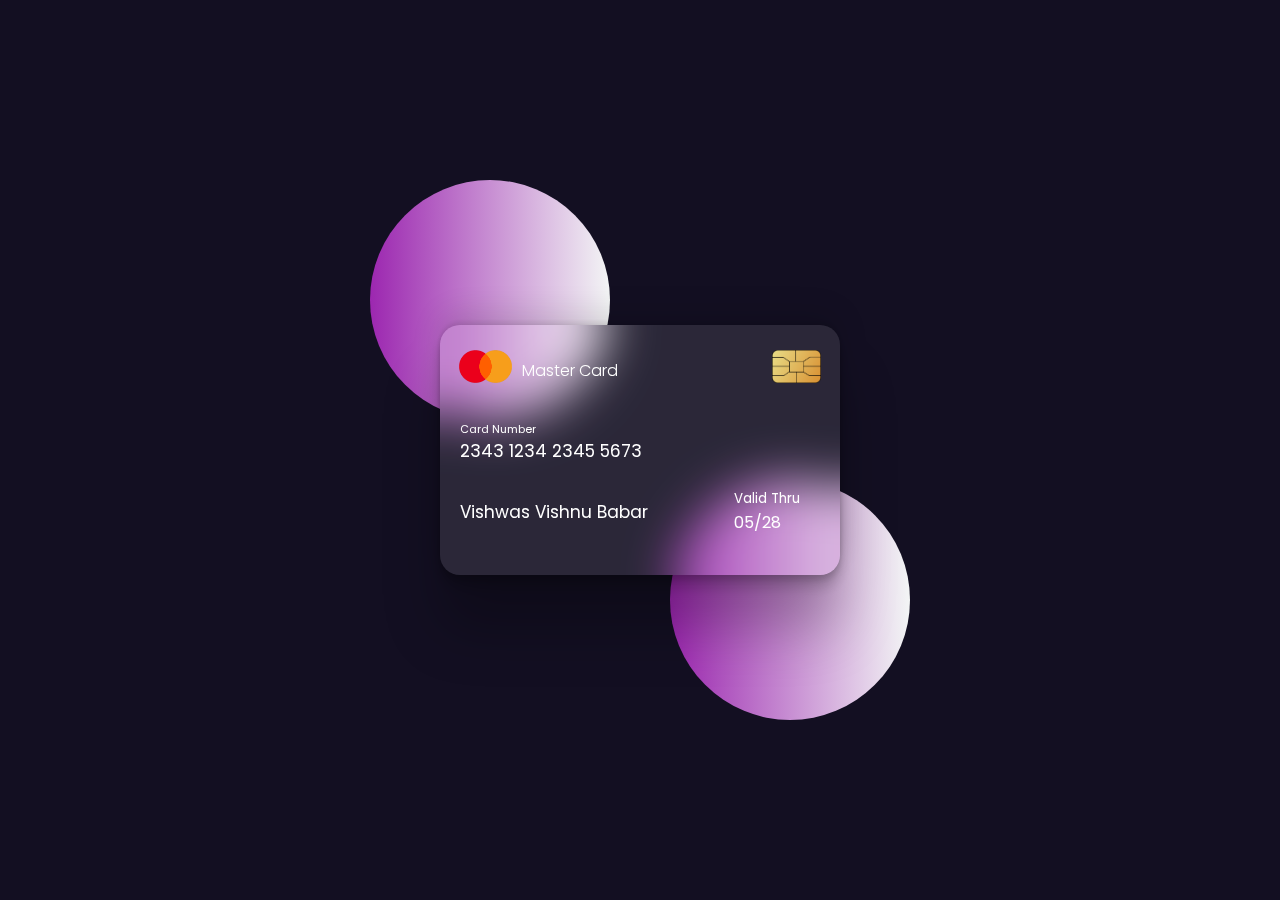
==== index.html @ bcba6623 "code commited successfully" ====
<!DOCTYPE html>
<html lang="en">
<head>
    <meta charset="UTF-8">
    <meta name="viewport" content="width=device-width, initial-scale=1.0">
    <title>Document</title>

    <link rel="stylesheet" href="style.css">
</head>
<body>
    <section>
        <div class="flipcard">
            <div class="flipcard-inner">
                <div class="front-side">
                   <div class="card-head">
                        <div id="main-logo-container">
                            <img src="images/logo.png" alt="">
                        </div>
                        <p>Master Card</p>
                        <div id="chip-logo-container">
                            <img src="images/chip.png" alt="">
                        </div>
                   </div>
                   
                   <div class="card-details">
                        <small>Card Number</small>
                        <p id="card-number">2343 1234 2345 5673</p>
                        
                        <p id="name">Vishwas Vishnu Babar</p>

                        <div class="date-container">
                            <small >Valid Thru</small>
                            <p id="date">05/28</p>
                        </div>
                        
                   </div>
                   

                </div>
                <div class="back-side">
                   <small>For customer service call +977 4343 3433 or email at mastercard@gmail.com</small>

                   <div class="black-barcode">

                   </div>

                   <div class="white-barcode">
                        <div class="front">
                            <hr>
                            <hr>
                            <hr><hr>
                        </div>
                        
                   </div>

                   <p id="last-para">Lorem ipsum dolor sit amet, consectetur adipisicing elit. Officia maiores sed doloremque nesciunt neque beatae voluptatibus doloribus. Libero et quis magni magnam nihil temporibus? Facere consectetur dolore reiciendis et veniam.</p>
                </div>
            </div>
        </div>
    </section>
    
    
</body>
</html>
---- style.css ----
@import url("https://fonts.googleapis.com/css2?family=Poppins:wght@300;400;500;600&display=swap");

html, body{
    height: 100%;
    width: 100%;
}

*{
    margin: 0;
    padding: 0;
    box-sizing: border-box;
    font-family: "Poppins", sans-serif;
}

.flipcard{
    height: 250px;
    width: 400px;
    background-color: transparent;
    perspective: 1000px;
    z-index: 1;
    color: white;
}

.flipcard-inner{
    position: relative;
    height: 100%;
    width: 100%;
    transition: transform 0.8s;
    transform-style: preserve-3d;
    
}

.flipcard:hover .flipcard-inner{
    transform: rotateY(180deg);
}

.front-side{
    position: absolute;
    height: 100%;
    width: 100%;
    -webkit-backface-visibility: hidden;
    backface-visibility: hidden;
    border-radius: 20px;
    


    background-color: transparent;
    backdrop-filter: blur(25px);
    box-shadow: rgba(0, 0, 0, 0.25) 0px 54px 55px, rgba(0, 0, 0, 0.12) 0px -12px 30px, rgba(0, 0, 0, 0.12) 0px 4px 6px, rgba(0, 0, 0, 0.17) 0px 12px 13px, rgba(0, 0, 0, 0.09) 0px -3px 5px;
    background: rgba(255, 255, 255, 0.1);
    perspective: 1000px;

}

.back-side{
    position:absolute;
    height: 100%;
    width: 100%;
    -webkit-backface-visibility: hidden;
    backface-visibility: hidden;
    transform: rotateY(180deg);
    border-radius: 20px;


    background-color: transparent;
    backdrop-filter: blur(25px);
    box-shadow: rgba(0, 0, 0, 0.25) 0px 54px 55px, rgba(0, 0, 0, 0.12) 0px -12px 30px, rgba(0, 0, 0, 0.12) 0px 4px 6px, rgba(0, 0, 0, 0.17) 0px 12px 13px, rgba(0, 0, 0, 0.09) 0px -3px 5px;
    background: rgba(255, 255, 255, 0.1);
    perspective: 1000px;
}

.front-side img{
    height: 50px;
    width: auto;
}

section {
    min-height: 100vh;
    width: 100%;
    perspective: 1000px;
    background-color: rgb(19, 15, 34);
    
    display: flex;
    align-items: center;
    justify-content: center;
}

section::before{
    content: "";
    height: 240px;
    width: 240px;
    border-radius: 50%;
   
    perspective: 1000px;
    background:  linear-gradient(90deg, #9c27b0, #f3f5f5);
    position: absolute;
    transform: translate(-150px, -150px);
}


section::after{
    content: "";
    height: 240px;
    width: 240px;
    position: absolute;
    transform: translate(150px, 150px);
    background: linear-gradient(90deg, #9c27b0, #f3f5f5);
    border-radius: 50%;
    perspective: 1000px;
}

.front-side .card-head{
    display: flex;
    justify-content: center;
    align-items: center;
    margin-top: 25px;
    font-weight: 300;
    text-decoration-style: none;
}

.card-head > #main-logo-container{
    flex-basis: 10%;
    padding-left: 10px;
}
.card-head > p{
    flex-basis: 65%;
    padding-left: 10px;
}
.card-head > #chip-logo-container{
    flex-basis: 10%;
    margin-right: 10px;
}

.card-head img{
    height: 33px;
    
}


.card-details{
    padding-left: 20px;
    margin-top: 25px;
}

.card-details > small{
    font-size: 11px;
}

.card-details > p{
    font-size: 17px;
}

#card-number{

    margin-top: -2px;
    margin-bottom: 10px;
}

#name{
    margin: 25px 0;
    display: inline-block;
}

.date-container{
    height: fit-content;
    width: fit-content;
    position: absolute;
    right: 40px;
    bottom: 40px;
}

.back-side > small{
    font-size: 8px;
    margin: 35px 30px;
}

.black-barcode{
    width: 100%;
    height: 50px;
    background-color: black;
    margin-top: 15px;
}

.white-barcode{
    margin-left: 30px;
    margin-top: 35px;
    height: 25px;
    width: 80%;
    background-color: white;
    border-radius: 5px;
    display: flex;
    align-items: center;
}

.white-barcode .front{
    height: 150%;
    width: 80%;
    background-color: #caddd7;
    border-radius: 5px;
    overflow: hidden;
    
}

.front hr{
    margin: 6px;
    background-color: white;
}

#last-para{
    line-height: 1;
}

#last-para{
    font-size: 9px;
    margin: 30px 25px;
    font-weight: 300;
    line-height: 1.5;
}
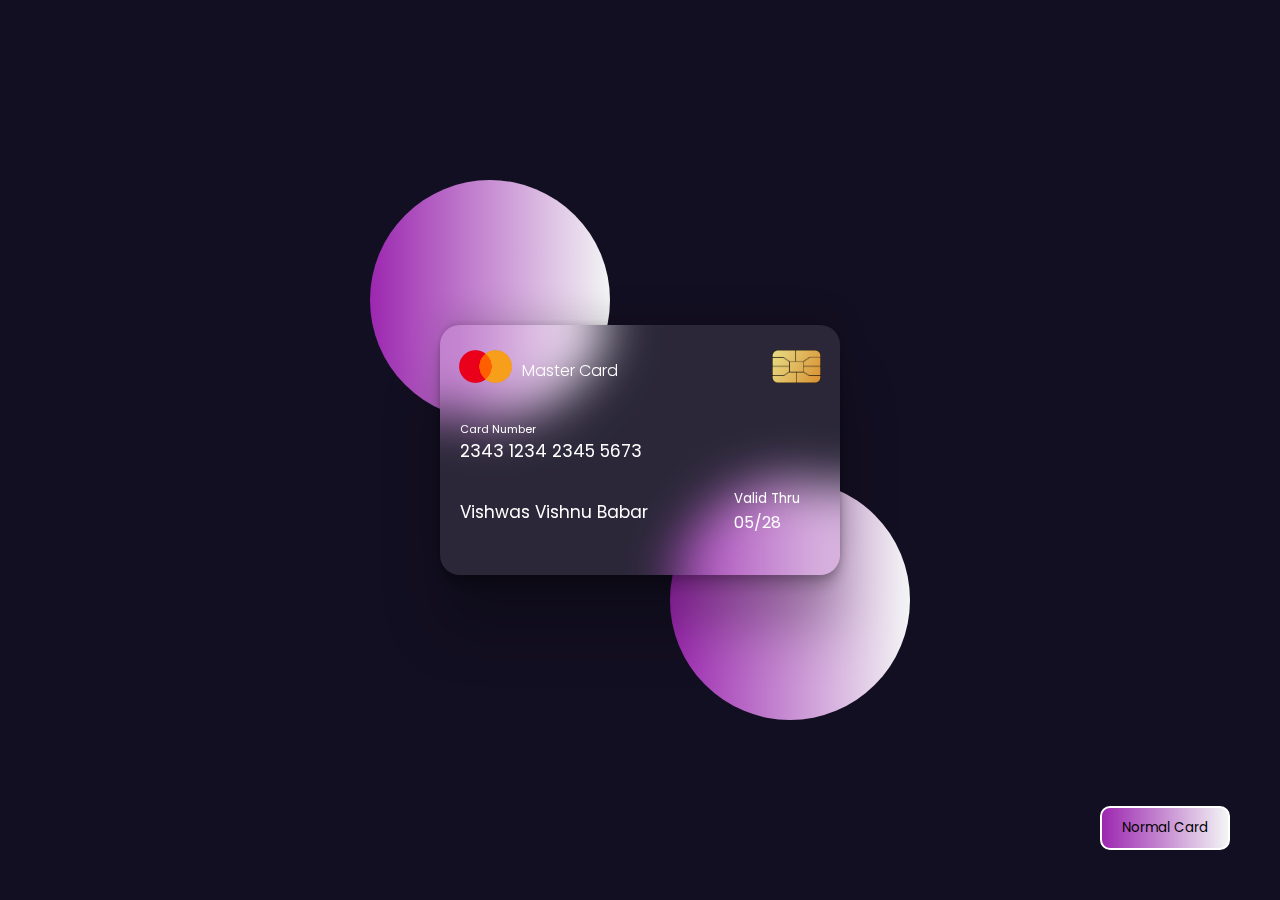
==== commit 7b564b7e: "added one more card" ====
--- a/index.html
+++ b/index.html
@@ -50,13 +50,15 @@
                             <hr>
                             <hr><hr>
                         </div>
-                        
+                        <i>005</i>
                    </div>
 
                    <p id="last-para">Lorem ipsum dolor sit amet, consectetur adipisicing elit. Officia maiores sed doloremque nesciunt neque beatae voluptatibus doloribus. Libero et quis magni magnam nihil temporibus? Facere consectetur dolore reiciendis et veniam.</p>
                 </div>
             </div>
         </div>
+
+        <a href="normalCard.html"><button>Normal Card</button></a>
     </section>
     
     
--- a/style.css
+++ b/style.css
@@ -194,7 +194,7 @@
 
 .white-barcode .front{
     height: 150%;
-    width: 80%;
+    width: 90%;
     background-color: #caddd7;
     border-radius: 5px;
     overflow: hidden;
@@ -215,4 +215,27 @@
     margin: 30px 25px;
     font-weight: 300;
     line-height: 1.5;
+}
+
+button{
+    position: absolute;
+    right: 50px;
+    bottom: 50px;
+    padding:10px 20px;
+    border-radius: 10px;
+    border:2px solid white ;
+    background: linear-gradient(90deg, #9c27b0, #f3f5f5);
+    transition: all 0.8s ease;
+}
+
+button:hover{
+    background: linear-gradient(135deg, #1a141b, #839c9c);
+}
+
+.white-barcode i{
+    position: relative;
+    right: 1px;
+    margin-left: 5 px;
+    color: #1a141b;
+    font-size: 12px;
 }